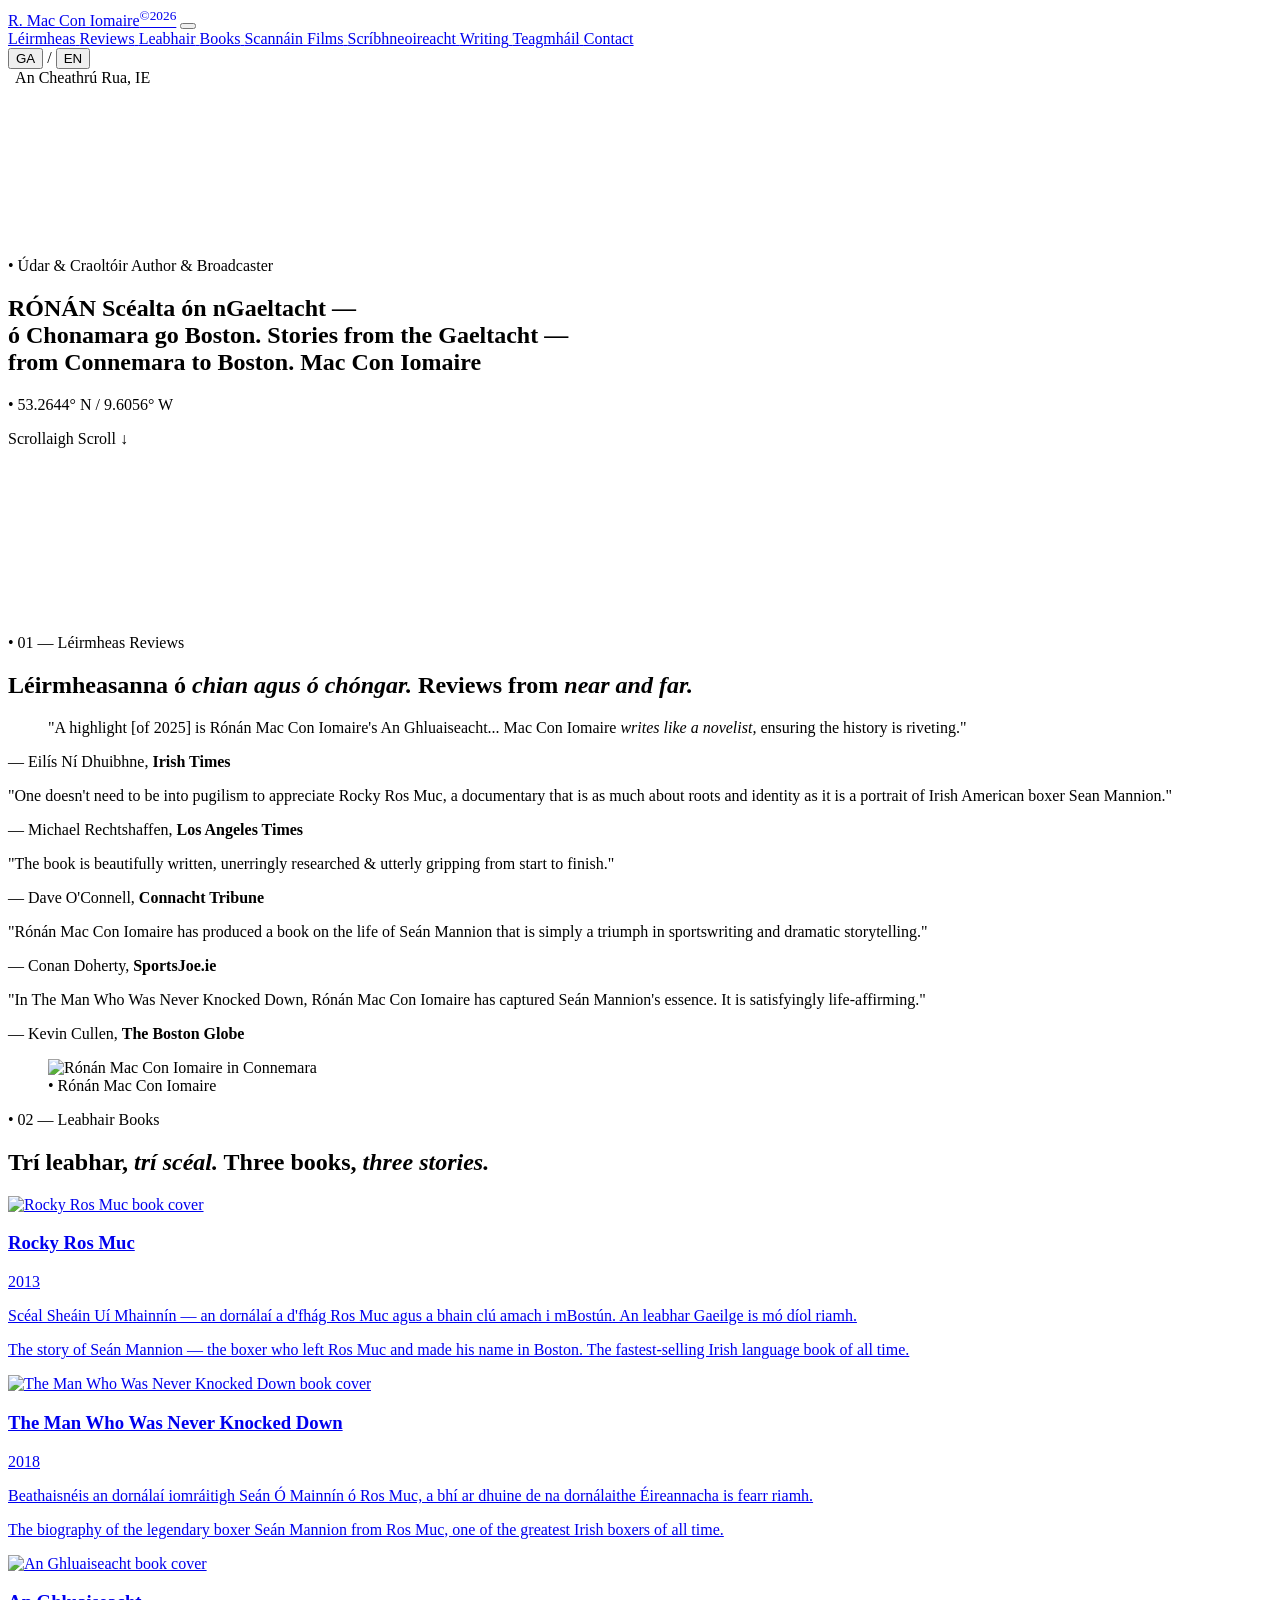
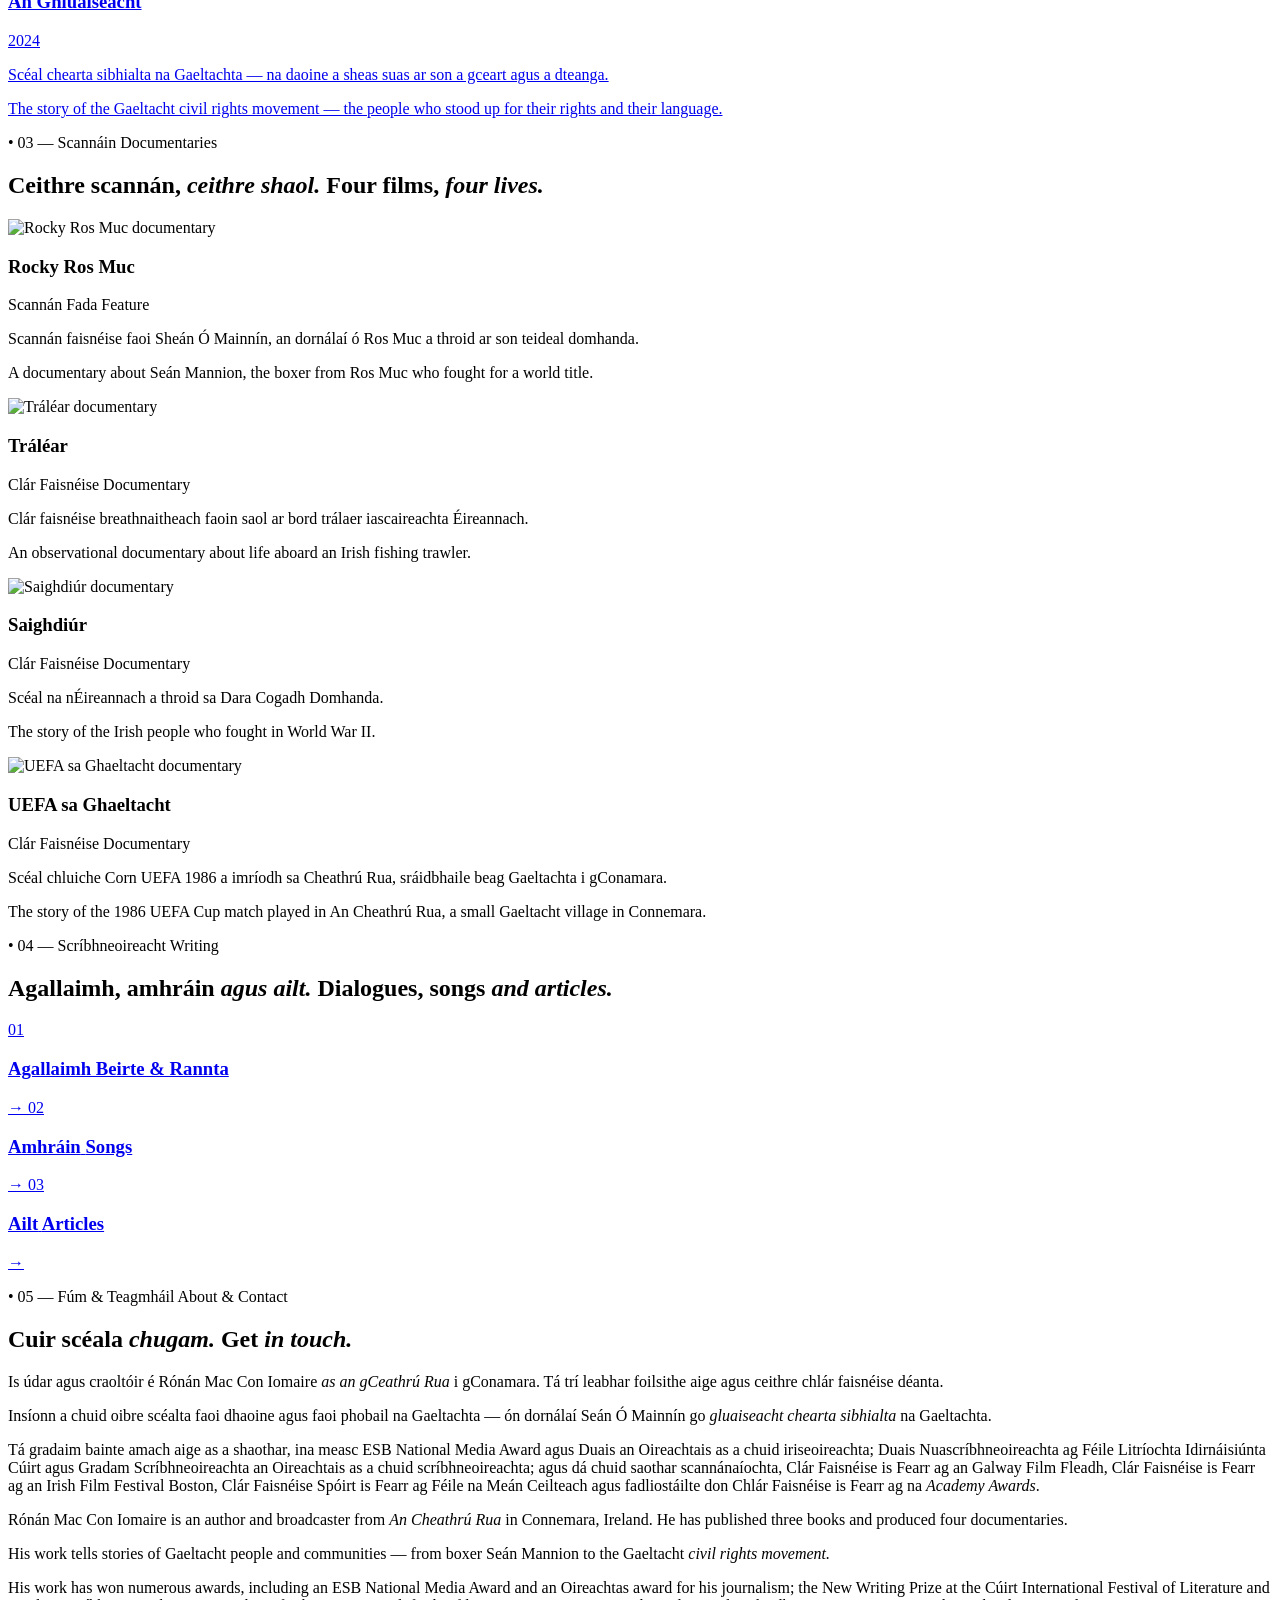
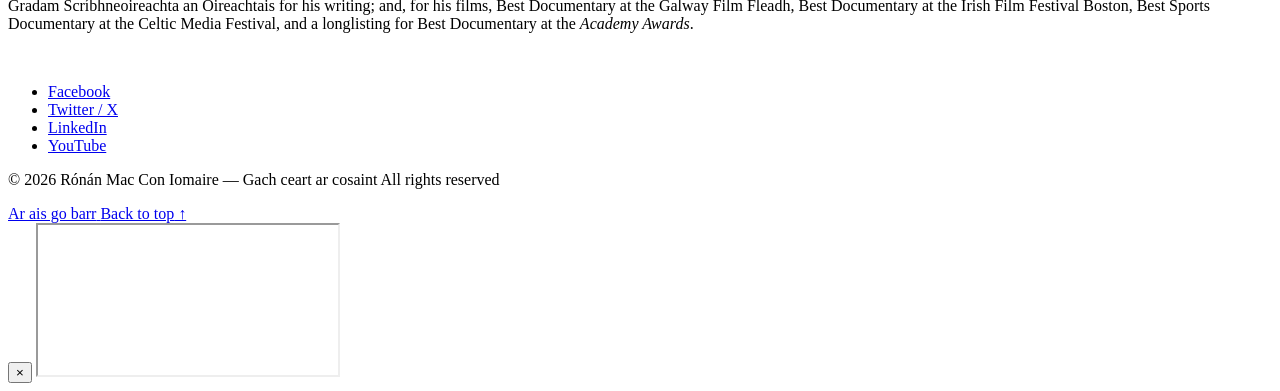
==== index.html @ 2324a5ff "Add files via upload" ====
<!DOCTYPE html>
<html lang="ga">
<head>
    <meta charset="UTF-8">
    <meta name="viewport" content="width=device-width, initial-scale=1.0">
    <title>Rónán Mac Con Iomaire — Scéalta ón nGaeltacht</title>
    <meta name="description" content="Scéalta ón nGaeltacht — Stories from the Gaeltacht. Books, films and writing by Rónán Mac Con Iomaire from Connemara, Ireland.">
    
    <link rel="preconnect" href="https://fonts.googleapis.com">
    <link rel="preconnect" href="https://fonts.gstatic.com" crossorigin>
    <link href="https://fonts.googleapis.com/css2?family=Archivo:ital,wdth,wght@0,62..125,100..900;1,62..125,100..900&family=Space+Grotesk:wght@300..600&display=swap" rel="stylesheet">
    <link rel="stylesheet" href="css/style.css">
</head>
<body>
    <!-- Header -->
    <header>
        <div class="header-inner">
            <a href="index.html" class="logo">R. Mac Con Iomaire<sup>©2026</sup></a>
            
            <button class="menu-toggle" onclick="toggleMenu()" aria-label="Toggle menu">
                <span></span>
                <span></span>
                <span></span>
            </button>
            
            <nav id="mainNav">
                <a href="#moladh">
                    <span class="lang-ga">Léirmheas</span>
                    <span class="lang-en">Reviews</span>
                </a>
                <a href="#leabhair">
                    <span class="lang-ga">Leabhair</span>
                    <span class="lang-en">Books</span>
                </a>
                <a href="#scannain">
                    <span class="lang-ga">Scannáin</span>
                    <span class="lang-en">Films</span>
                </a>
                <a href="#scribhneoireacht">
                    <span class="lang-ga">Scríbhneoireacht</span>
                    <span class="lang-en">Writing</span>
                </a>
                <a href="#teagmhail">
                    <span class="lang-ga">Teagmháil</span>
                    <span class="lang-en">Contact</span>
                </a>
                
                <div class="lang-switch">
                    <button id="btnGA" class="active" onclick="setLang('ga')">GA</button>
                    <span class="sep">/</span>
                    <button id="btnEN" onclick="setLang('en')">EN</button>
                </div>
            </nav>

            <div class="header-meta">
                <span class="time" id="localTime"></span>&nbsp;&nbsp;An Cheathrú Rua, IE
            </div>
        </div>
    </header>

    <!-- Hero -->
    <section class="hero" id="home">
        <canvas id="heroCanvas" aria-hidden="true"></canvas>
        <div class="hero-inner">
            <p class="micro hero-eyebrow">
                <span class="dot">•</span>
                <span class="lang-ga">Údar &amp; Craoltóir</span>
                <span class="lang-en">Author &amp; Broadcaster</span>
            </p>
            <h1>
                <span class="hero-name-1">RÓNÁN</span>
                <span class="hero-name-2-row">
                    <span class="hero-tagline">
                        <span class="lang-ga">Scéalta ón nGaeltacht —<br>ó Chonamara go Boston.</span>
                        <span class="lang-en">Stories from the Gaeltacht —<br>from Connemara to Boston.</span>
                    </span>
                    <span class="hero-name-2">Mac Con Iomaire</span>
                </span>
            </h1>
        </div>
            <div class="hero-bottom">
            <p class="micro coords"><span class="dot">•</span> 53.2644° N / 9.6056° W</p>
            <p class="micro">
                <span class="lang-ga">Scrollaigh</span>
                <span class="lang-en">Scroll</span> ↓
            </p>
        </div>
    </section>

    <!-- Tide divider -->
    <div class="tide-divider" aria-hidden="true">
        <canvas id="tideCanvas"></canvas>
    </div>

    <!-- Moladh / Praise -->
    <section id="moladh">
        <div class="section-inner">
            <p class="micro section-label"><span class="dot">•</span> 01 —
                <span class="lang-ga">Léirmheas</span>
                <span class="lang-en">Reviews</span>
            </p>
            <h2 class="section-heading">
                <span class="lang-ga">Léirmheasanna ó <em>chian agus ó chóngar.</em></span>
                <span class="lang-en">Reviews from <em>near and far.</em></span>
            </h2>

            <blockquote class="lead-quote" data-reveal>
                "A highlight [of 2025] is Rónán Mac Con Iomaire's An Ghluaiseacht... Mac Con Iomaire <em>writes like a novelist,</em> ensuring the history is riveting."
            </blockquote>
            <p class="quote-cite" data-reveal>— Eilís Ní Dhuibhne, <strong>Irish Times</strong></p>

            <div class="quote-grid">
                <div class="quote-cell" data-reveal>
                    <p>"One doesn't need to be into pugilism to appreciate Rocky Ros Muc, a documentary that is as much about roots and identity as it is a portrait of Irish American boxer Sean Mannion."</p>
                    <p class="quote-cite">— Michael Rechtshaffen, <strong>Los Angeles Times</strong></p>
                </div>
                <div class="quote-cell" data-reveal>
                    <p>"The book is beautifully written, unerringly researched &amp; utterly gripping from start to finish."</p>
                    <p class="quote-cite">— Dave O'Connell, <strong>Connacht Tribune</strong></p>
                </div>
                <div class="quote-cell" data-reveal>
                    <p>"Rónán Mac Con Iomaire has produced a book on the life of Seán Mannion that is simply a triumph in sportswriting and dramatic storytelling."</p>
                    <p class="quote-cite">— Conan Doherty, <strong>SportsJoe.ie</strong></p>
                </div>
                <div class="quote-cell" data-reveal>
                    <p>"In The Man Who Was Never Knocked Down, Rónán Mac Con Iomaire has captured Seán Mannion's essence. It is satisfyingly life-affirming."</p>
                    <p class="quote-cite">— Kevin Cullen, <strong>The Boston Globe</strong></p>
                </div>
            </div>

            <figure class="moladh-photo" data-reveal>
                <img src="images/portrait-conamara.jpg" alt="Rónán Mac Con Iomaire in Connemara" loading="lazy">
                <figcaption class="micro"><span class="dot">•</span>
                    Rónán Mac Con Iomaire
                </figcaption>
            </figure>
        </div>
    </section>

    <!-- Leabhair / Books -->
    <section id="leabhair">
        <div class="section-inner">
            <p class="micro section-label"><span class="dot">•</span> 02 —
                <span class="lang-ga">Leabhair</span>
                <span class="lang-en">Books</span>
            </p>
            <h2 class="section-heading">
                <span class="lang-ga">Trí leabhar, <em>trí scéal.</em></span>
                <span class="lang-en">Three books, <em>three stories.</em></span>
            </h2>

            <div class="books-grid">
                <a class="book" href="leabhar-rocky-ros-muc.html" data-reveal data-cursor-ga="Léigh" data-cursor-en="Read">
                    <div class="book-cover">
                        <img src="images/rocky-ros-muc-cover.jpg" alt="Rocky Ros Muc book cover" loading="lazy">
                    </div>
                    <div class="book-meta">
                        <h3 class="book-title">Rocky Ros Muc</h3>
                        <span class="micro orange">2013</span>
                    </div>
                    <p class="lang-ga">Scéal Sheáin Uí Mhainnín — an dornálaí a d'fhág Ros Muc agus a bhain clú amach i mBostún. An leabhar Gaeilge is mó díol riamh.</p>
                    <p class="lang-en">The story of Seán Mannion — the boxer who left Ros Muc and made his name in Boston. The fastest-selling Irish language book of all time.</p>
                </a>

                <a class="book" href="leabhar-never-knocked-down.html" data-reveal data-cursor-ga="Léigh" data-cursor-en="Read">
                    <div class="book-cover">
                        <img src="images/never-knocked-down-cover.jpg" alt="The Man Who Was Never Knocked Down book cover" loading="lazy">
                    </div>
                    <div class="book-meta">
                        <h3 class="book-title">The Man Who Was Never Knocked Down</h3>
                        <span class="micro orange">2018</span>
                    </div>
                    <p class="lang-ga">Beathaisnéis an dornálaí iomráitigh Seán Ó Mainnín ó Ros Muc, a bhí ar dhuine de na dornálaithe Éireannacha is fearr riamh.</p>
                    <p class="lang-en">The biography of the legendary boxer Seán Mannion from Ros Muc, one of the greatest Irish boxers of all time.</p>
                </a>

                <a class="book" href="leabhar-an-ghluaiseacht.html" data-reveal data-cursor-ga="Léigh" data-cursor-en="Read">
                    <div class="book-cover">
                        <img src="images/an-ghluaiseacht-cover.jpg" alt="An Ghluaiseacht book cover" loading="lazy">
                    </div>
                    <div class="book-meta">
                        <h3 class="book-title">An Ghluaiseacht</h3>
                        <span class="micro orange">2024</span>
                    </div>
                    <p class="lang-ga">Scéal chearta sibhialta na Gaeltachta — na daoine a sheas suas ar son a gceart agus a dteanga.</p>
                    <p class="lang-en">The story of the Gaeltacht civil rights movement — the people who stood up for their rights and their language.</p>
                </a>
            </div>
        </div>
    </section>

    <!-- Scannáin / Documentaries -->
    <section id="scannain">
        <div class="section-inner">
            <p class="micro section-label"><span class="dot">•</span> 03 —
                <span class="lang-ga">Scannáin</span>
                <span class="lang-en">Documentaries</span>
            </p>
            <h2 class="section-heading">
                <span class="lang-ga">Ceithre scannán, <em>ceithre shaol.</em></span>
                <span class="lang-en">Four films, <em>four lives.</em></span>
            </h2>

            <div class="films-grid">
                <article class="film" data-reveal data-cursor-ga="Féach" data-cursor-en="View" onclick="openVideo('9-PjnwVfmlo')">
                    <div class="film-thumb">
                        <img src="https://i.ytimg.com/vi/9-PjnwVfmlo/maxresdefault.jpg" alt="Rocky Ros Muc documentary" loading="lazy">
                        <div class="film-play"></div>
                    </div>
                    <div class="film-meta">
                        <h3 class="film-title">Rocky Ros Muc</h3>
                        <span class="micro orange">
                            <span class="lang-ga">Scannán Fada</span>
                            <span class="lang-en">Feature</span>
                        </span>
                    </div>
                    <p class="lang-ga">Scannán faisnéise faoi Sheán Ó Mainnín, an dornálaí ó Ros Muc a throid ar son teideal domhanda.</p>
                    <p class="lang-en">A documentary about Seán Mannion, the boxer from Ros Muc who fought for a world title.</p>
                </article>

                <article class="film" data-reveal data-cursor-ga="Féach" data-cursor-en="View" onclick="openVideo('OXYpmUfhbfY')">
                    <div class="film-thumb">
                        <img src="images/tralear-thumb.jpg" alt="Tráléar documentary" loading="lazy">
                        <div class="film-play"></div>
                    </div>
                    <div class="film-meta">
                        <h3 class="film-title">Tráléar</h3>
                        <span class="micro orange">
                            <span class="lang-ga">Clár Faisnéise</span>
                            <span class="lang-en">Documentary</span>
                        </span>
                    </div>
                    <p class="lang-ga">Clár faisnéise breathnaitheach faoin saol ar bord trálaer iascaireachta Éireannach.</p>
                    <p class="lang-en">An observational documentary about life aboard an Irish fishing trawler.</p>
                </article>

                <article class="film" data-reveal data-cursor-ga="Féach" data-cursor-en="View" onclick="openVideo('zN3B5ue8rhI')">
                    <div class="film-thumb">
                        <img src="images/saighdiur-thumb.jpg" alt="Saighdiúr documentary" loading="lazy">
                        <div class="film-play"></div>
                    </div>
                    <div class="film-meta">
                        <h3 class="film-title">Saighdiúr</h3>
                        <span class="micro orange">
                            <span class="lang-ga">Clár Faisnéise</span>
                            <span class="lang-en">Documentary</span>
                        </span>
                    </div>
                    <p class="lang-ga">Scéal na nÉireannach a throid sa Dara Cogadh Domhanda.</p>
                    <p class="lang-en">The story of the Irish people who fought in World War II.</p>
                </article>

                <article class="film" data-reveal data-cursor-ga="Féach" data-cursor-en="View" onclick="openVideo('5wDaM_ySsqw')">
                    <div class="film-thumb">
                        <img src="images/uefa-thumb.jpg" alt="UEFA sa Ghaeltacht documentary" loading="lazy">
                        <div class="film-play"></div>
                    </div>
                    <div class="film-meta">
                        <h3 class="film-title">UEFA sa Ghaeltacht</h3>
                        <span class="micro orange">
                            <span class="lang-ga">Clár Faisnéise</span>
                            <span class="lang-en">Documentary</span>
                        </span>
                    </div>
                    <p class="lang-ga">Scéal chluiche Corn UEFA 1986 a imríodh sa Cheathrú Rua, sráidbhaile beag Gaeltachta i gConamara.</p>
                    <p class="lang-en">The story of the 1986 UEFA Cup match played in An Cheathrú Rua, a small Gaeltacht village in Connemara.</p>
                </article>
            </div>
        </div>
    </section>

    <!-- Scríbhneoireacht / Writing -->
    <section id="scribhneoireacht">
        <div class="section-inner">
            <p class="micro section-label"><span class="dot">•</span> 04 —
                <span class="lang-ga">Scríbhneoireacht</span>
                <span class="lang-en">Writing</span>
            </p>
            <h2 class="section-heading">
                <span class="lang-ga">Agallaimh, amhráin <em>agus ailt.</em></span>
                <span class="lang-en">Dialogues, songs <em>and articles.</em></span>
            </h2>

            <div class="writing-rows">
                <a href="agallaimh-beirte.html" class="writing-row" data-reveal>
                    <span class="row-num">01</span>
                    <h3 class="writing-row-title">Agallaimh Beirte &amp; Rannta</h3>
                    <span class="row-arrow">→</span>
                </a>

                <a href="amhrain.html" class="writing-row" data-reveal>
                    <span class="row-num">02</span>
                    <h3 class="writing-row-title">
                        <span class="lang-ga">Amhráin</span>
                        <span class="lang-en">Songs</span>
                    </h3>
                    <span class="row-arrow">→</span>
                </a>

                <a href="ailt.html" class="writing-row" data-reveal>
                    <span class="row-num">03</span>
                    <h3 class="writing-row-title">
                        <span class="lang-ga">Ailt</span>
                        <span class="lang-en">Articles</span>
                    </h3>
                    <span class="row-arrow">→</span>
                </a>
            </div>
        </div>
    </section>

    <!-- Teagmháil / Contact (dark) -->
    <section id="teagmhail">
        <div class="section-inner">
            <p class="micro section-label"><span class="dot">•</span> 05 —
                <span class="lang-ga">Fúm &amp; Teagmháil</span>
                <span class="lang-en">About &amp; Contact</span>
            </p>
            <h2 class="section-heading">
                <span class="lang-ga">Cuir scéala <em>chugam.</em></span>
                <span class="lang-en">Get <em>in touch.</em></span>
            </h2>

            <div class="contact-grid">
                <div class="contact-bio" data-reveal>
                    <div class="lang-ga">
                        <p>Is údar agus craoltóir é Rónán Mac Con Iomaire <em>as an gCeathrú Rua</em> i gConamara. Tá trí leabhar foilsithe aige agus ceithre chlár faisnéise déanta.</p>
                        <p class="bio-awards">Insíonn a chuid oibre scéalta faoi dhaoine agus faoi phobail na Gaeltachta — ón dornálaí Seán Ó Mainnín go <em>gluaiseacht chearta sibhialta</em> na Gaeltachta.</p>
                        <p class="bio-awards">Tá gradaim bainte amach aige as a shaothar, ina measc ESB National Media Award agus Duais an Oireachtais as a chuid iriseoireachta; Duais Nuascríbhneoireachta ag Féile Litríochta Idirnáisiúnta Cúirt agus Gradam Scríbhneoireachta an Oireachtais as a chuid scríbhneoireachta; agus dá chuid saothar scannánaíochta, Clár Faisnéise is Fearr ag an Galway Film Fleadh, Clár Faisnéise is Fearr ag an Irish Film Festival Boston, Clár Faisnéise Spóirt is Fearr ag Féile na Meán Ceilteach agus fadliostáilte don Chlár Faisnéise is Fearr ag na <em>Academy Awards</em>.</p>
                    </div>
                    <div class="lang-en">
                        <p>Rónán Mac Con Iomaire is an author and broadcaster from <em>An Cheathrú Rua</em> in Connemara, Ireland. He has published three books and produced four documentaries.</p>
                        <p class="bio-awards">His work tells stories of Gaeltacht people and communities — from boxer Seán Mannion to the Gaeltacht <em>civil rights movement.</em></p>
                        <p class="bio-awards">His work has won numerous awards, including an ESB National Media Award and an Oireachtas award for his journalism; the New Writing Prize at the Cúirt International Festival of Literature and Gradam Scríbhneoireachta an Oireachtais for his writing; and, for his films, Best Documentary at the Galway Film Fleadh, Best Documentary at the Irish Film Festival Boston, Best Sports Documentary at the Celtic Media Festival, and a longlisting for Best Documentary at the <em>Academy Awards</em>.</p>
                    </div>
                </div>

                <div data-reveal>
                    <a href="#" class="contact-email" id="emailLink" aria-label="Ríomhphost / Email">&#8203;</a>
                    <noscript><span class="contact-email">ronan [ag] macconiomaire [ponc] com</span></noscript>
                    <ul class="socials">
                        <li><a href="https://www.facebook.com/ronan.macconiomaire" target="_blank" rel="noopener">Facebook</a></li>
                        <li><a href="https://twitter.com/ronanmaccon" target="_blank" rel="noopener">Twitter / X</a></li>
                        <li><a href="https://www.linkedin.com/in/rónán-mac-con-iomaire-68535a65/" target="_blank" rel="noopener">LinkedIn</a></li>
                        <li><a href="https://www.youtube.com/channel/UCCH6YHisNIEd1YidjYm5Y1A" target="_blank" rel="noopener">YouTube</a></li>
                    </ul>
                </div>
            </div>

            <div class="footer-line">
                <p>© 2026 Rónán Mac Con Iomaire —
                    <span class="lang-ga">Gach ceart ar cosaint</span>
                    <span class="lang-en">All rights reserved</span>
                </p>
                <a href="#home">
                    <span class="lang-ga">Ar ais go barr</span>
                    <span class="lang-en">Back to top</span> ↑
                </a>
            </div>
        </div>
    </section>

    <!-- Video Modal -->
    <div class="modal" id="videoModal">
        <div class="modal-content">
            <button class="modal-close" onclick="closeVideo()">&times;</button>
            <iframe id="videoFrame" src="" referrerpolicy="strict-origin-when-cross-origin" allow="accelerometer; autoplay; clipboard-write; encrypted-media; gyroscope; picture-in-picture" allowfullscreen></iframe>
        </div>
    </div>

    <!-- Custom cursor -->
    <div class="cursor-dot" id="cursorDot" aria-hidden="true"></div>

    <script src="https://cdnjs.cloudflare.com/ajax/libs/gsap/3.12.5/gsap.min.js"></script>
    <script src="https://cdnjs.cloudflare.com/ajax/libs/gsap/3.12.5/ScrollTrigger.min.js"></script>
    <script src="js/main.js"></script>
    <script src="js/animations.js"></script>
</body>
</html>
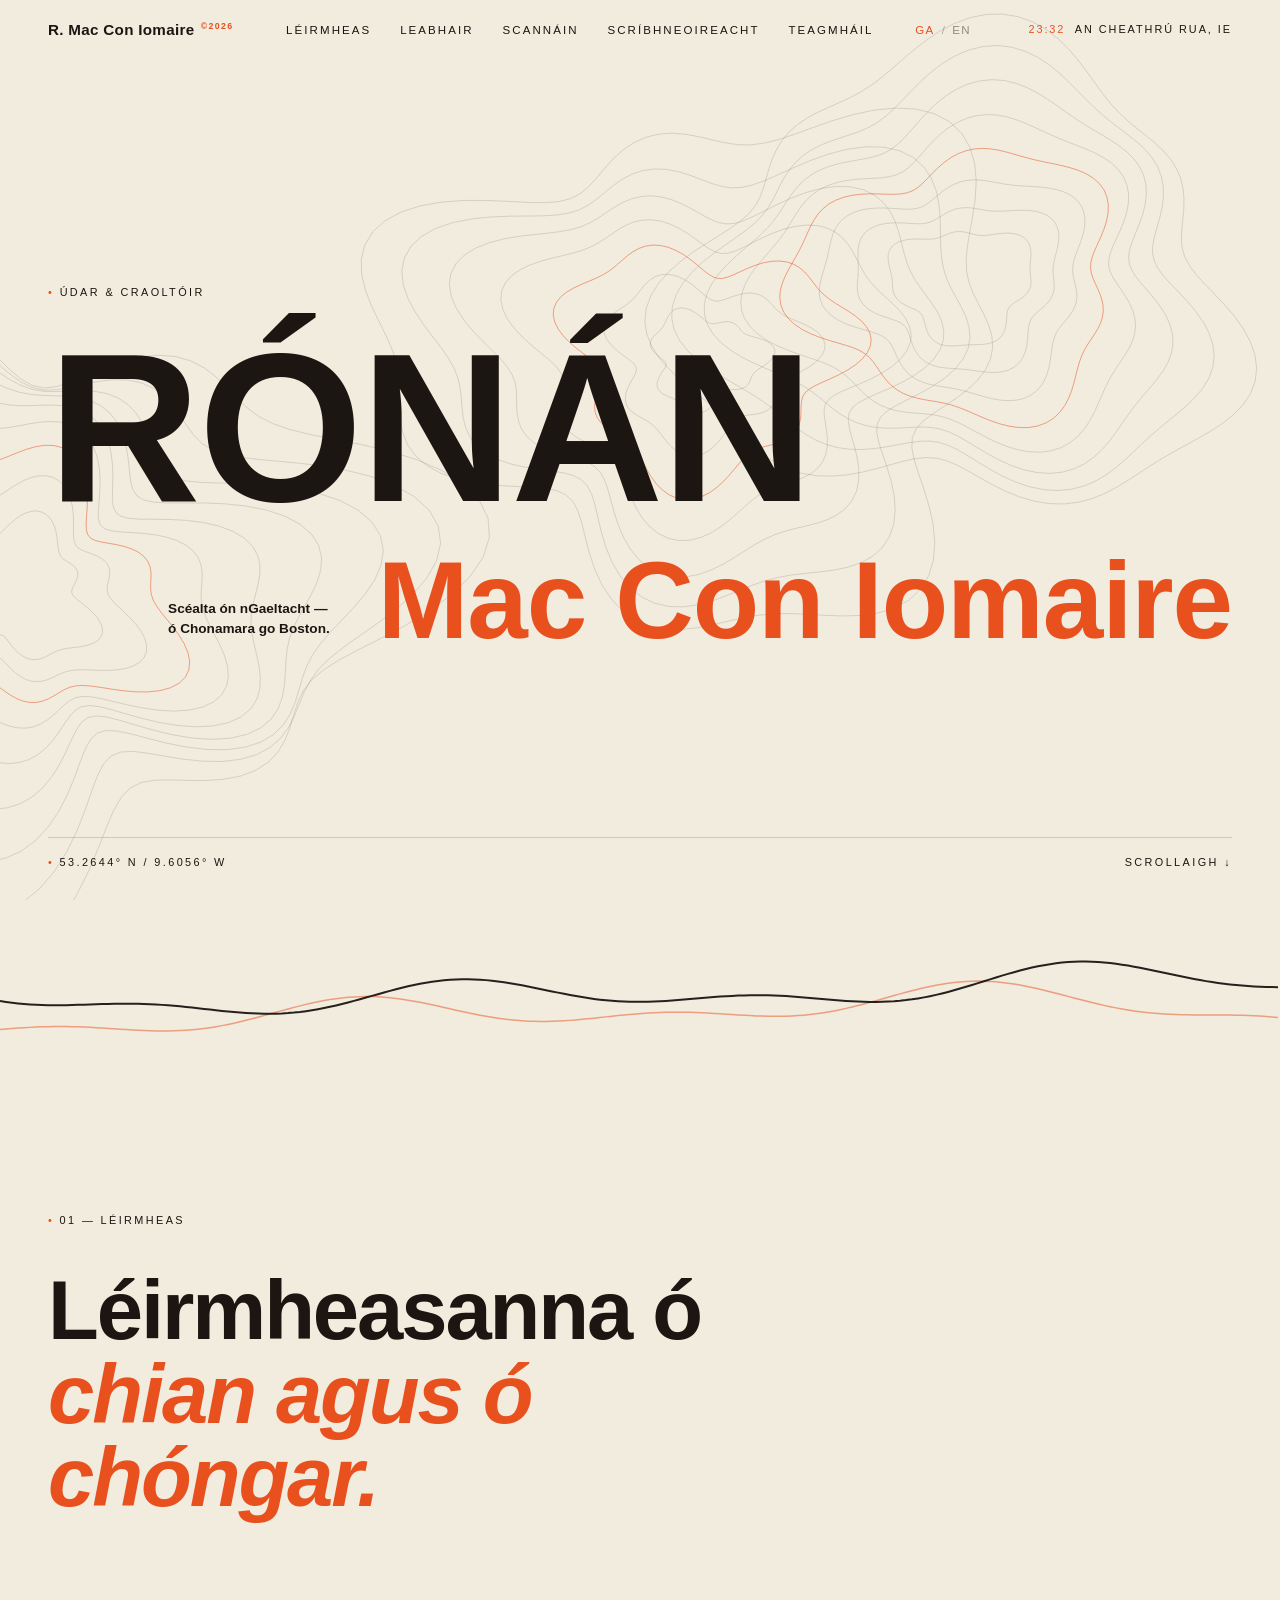
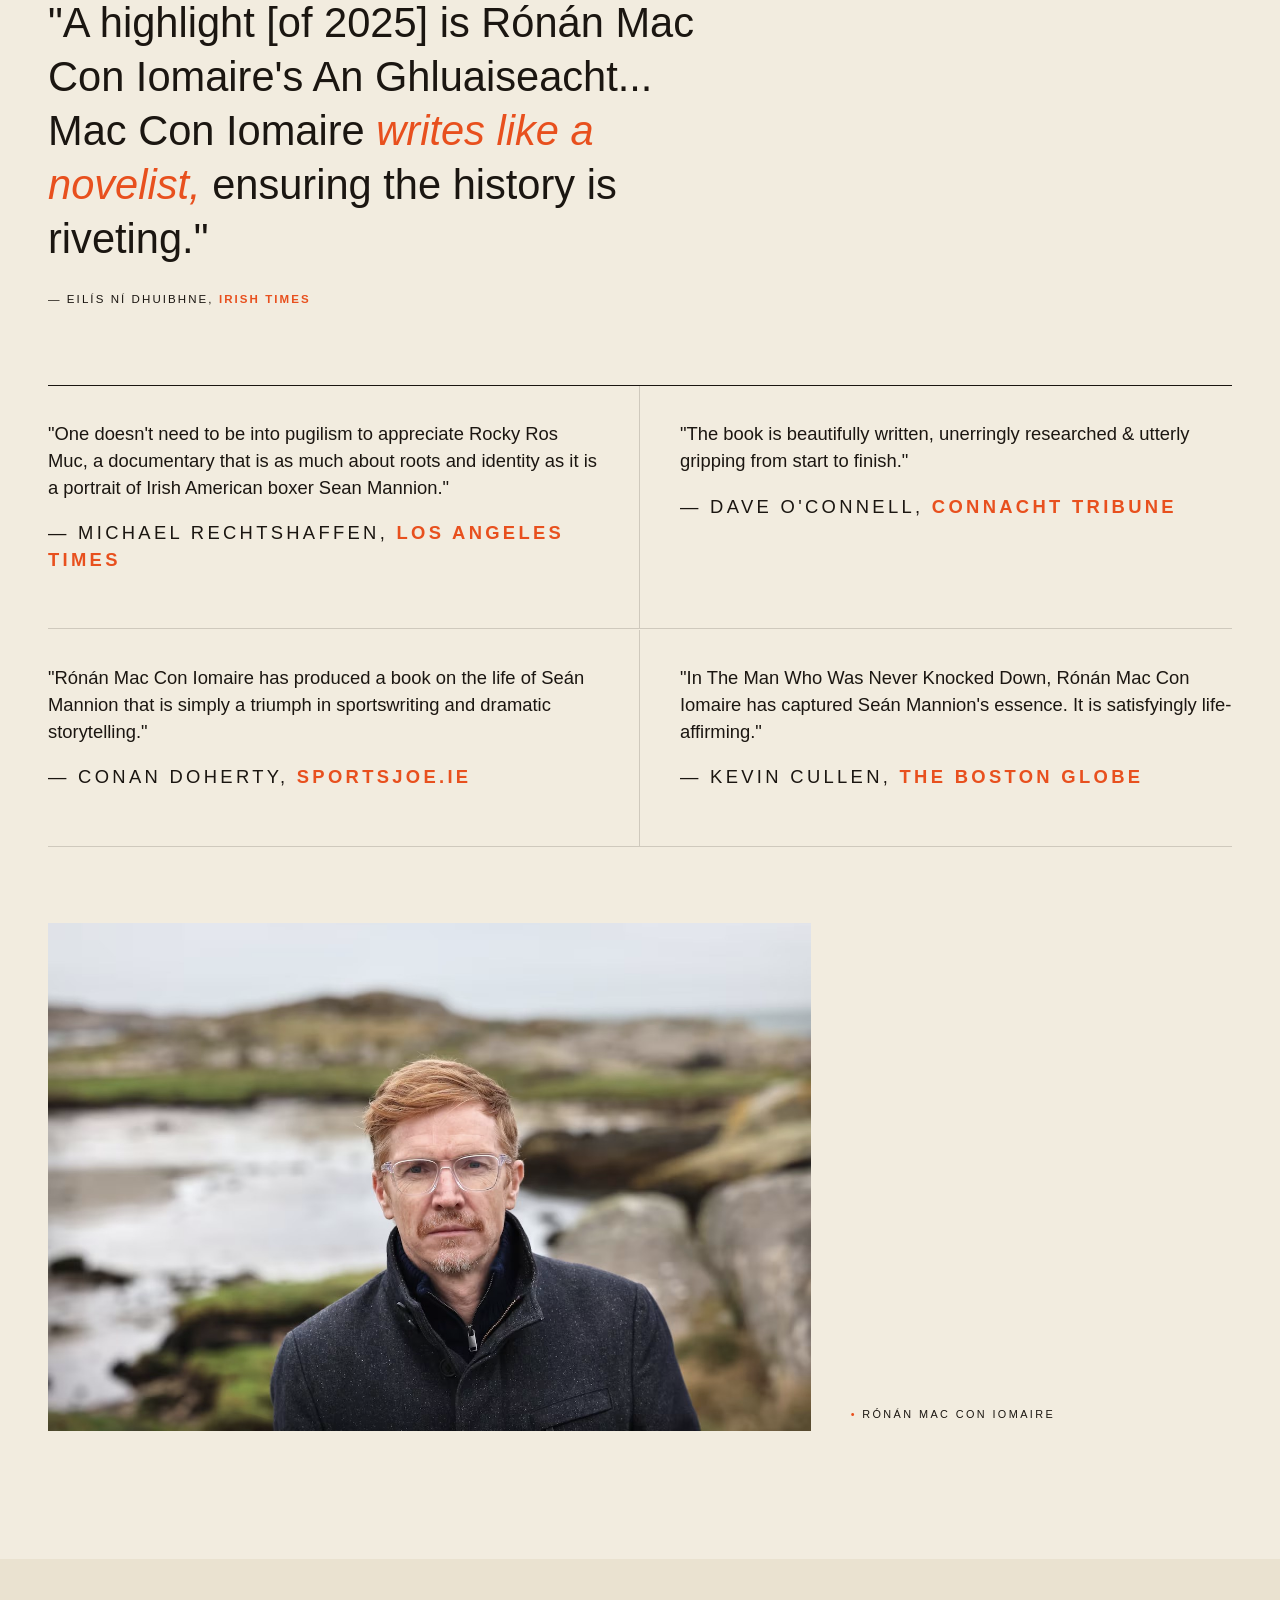
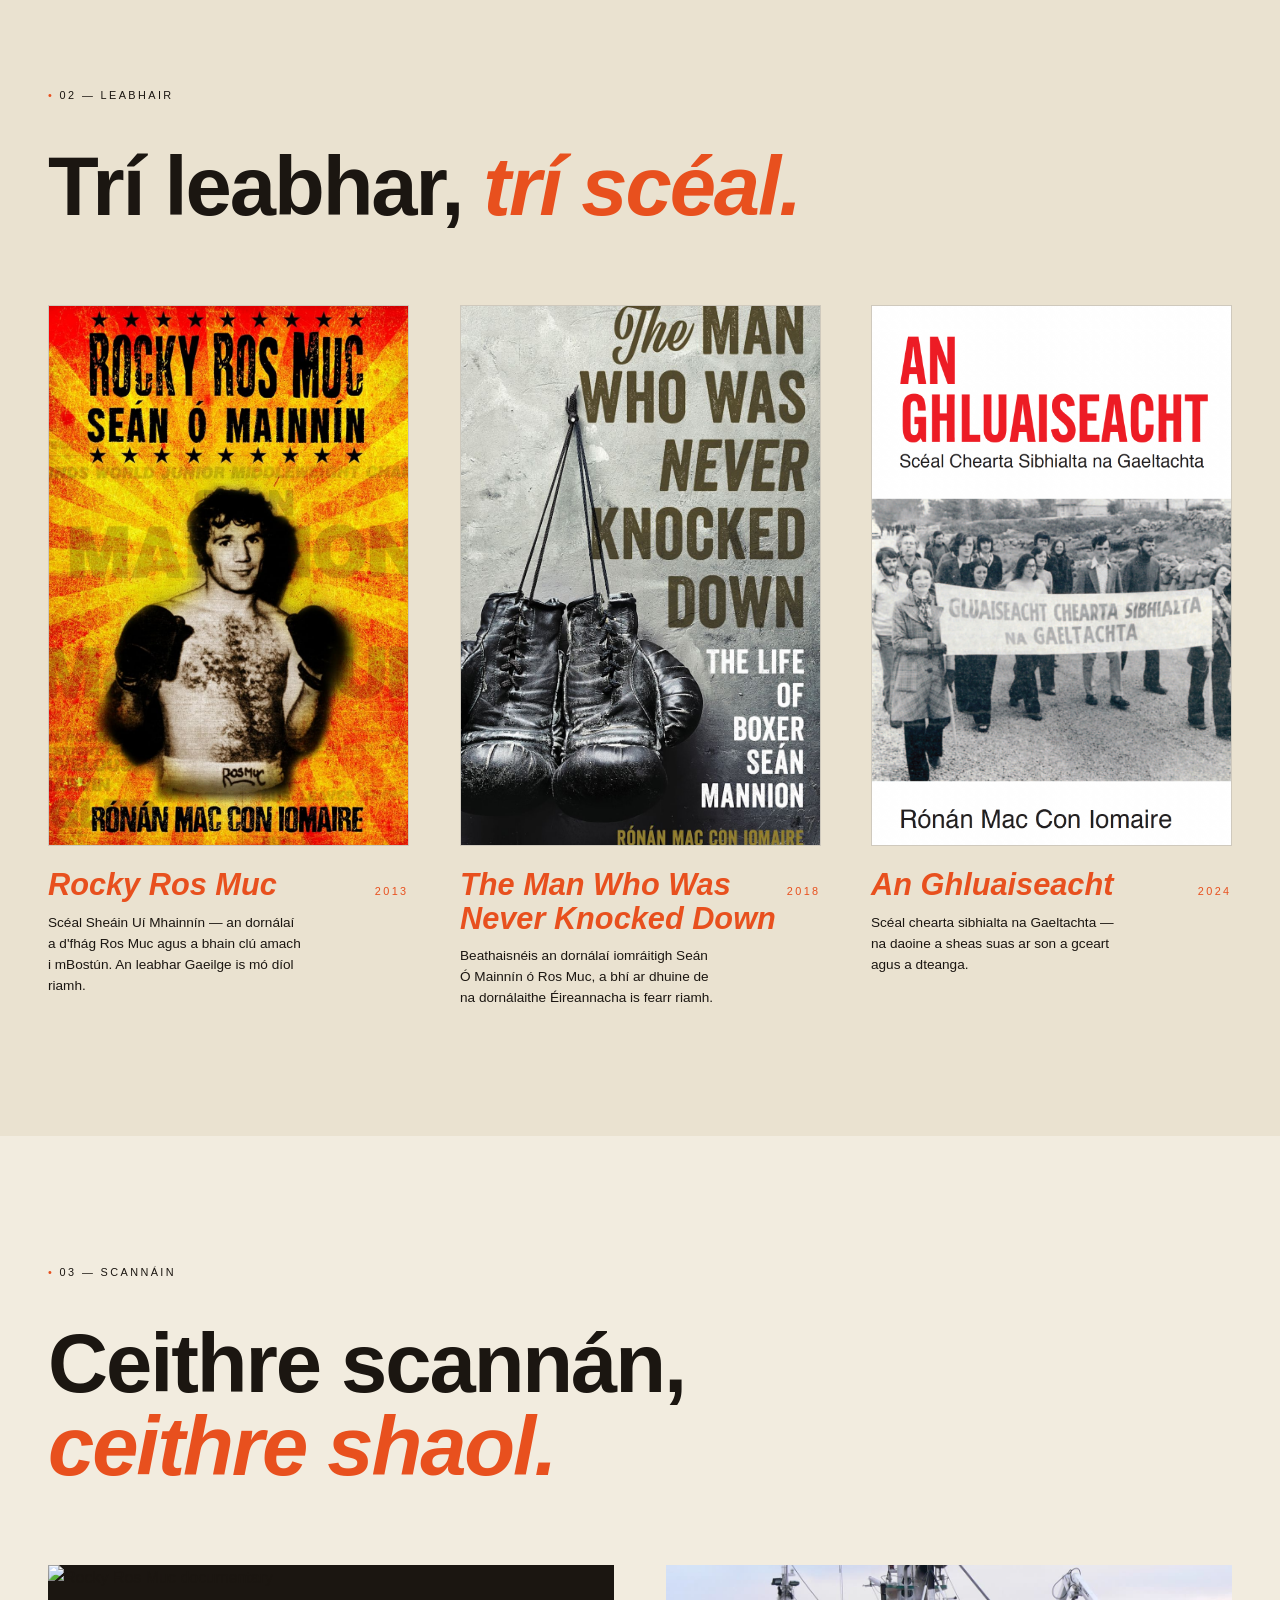
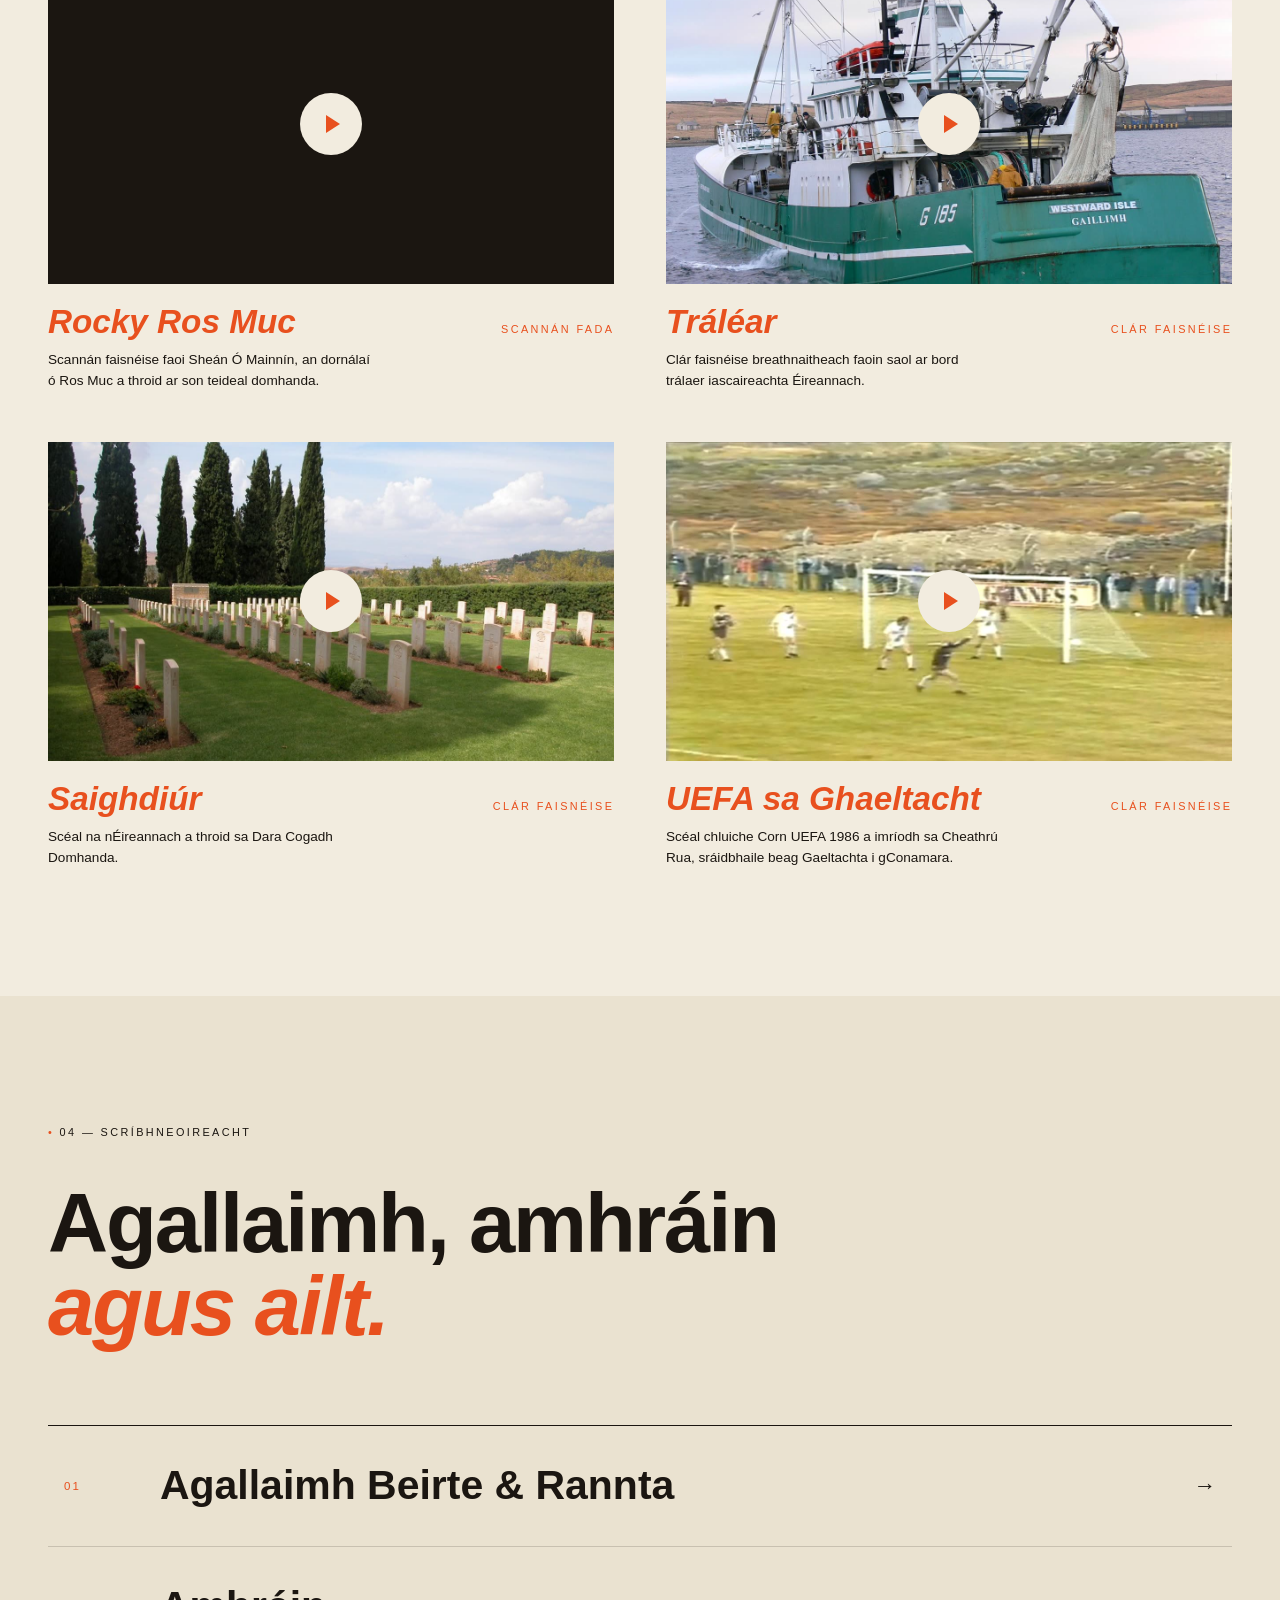
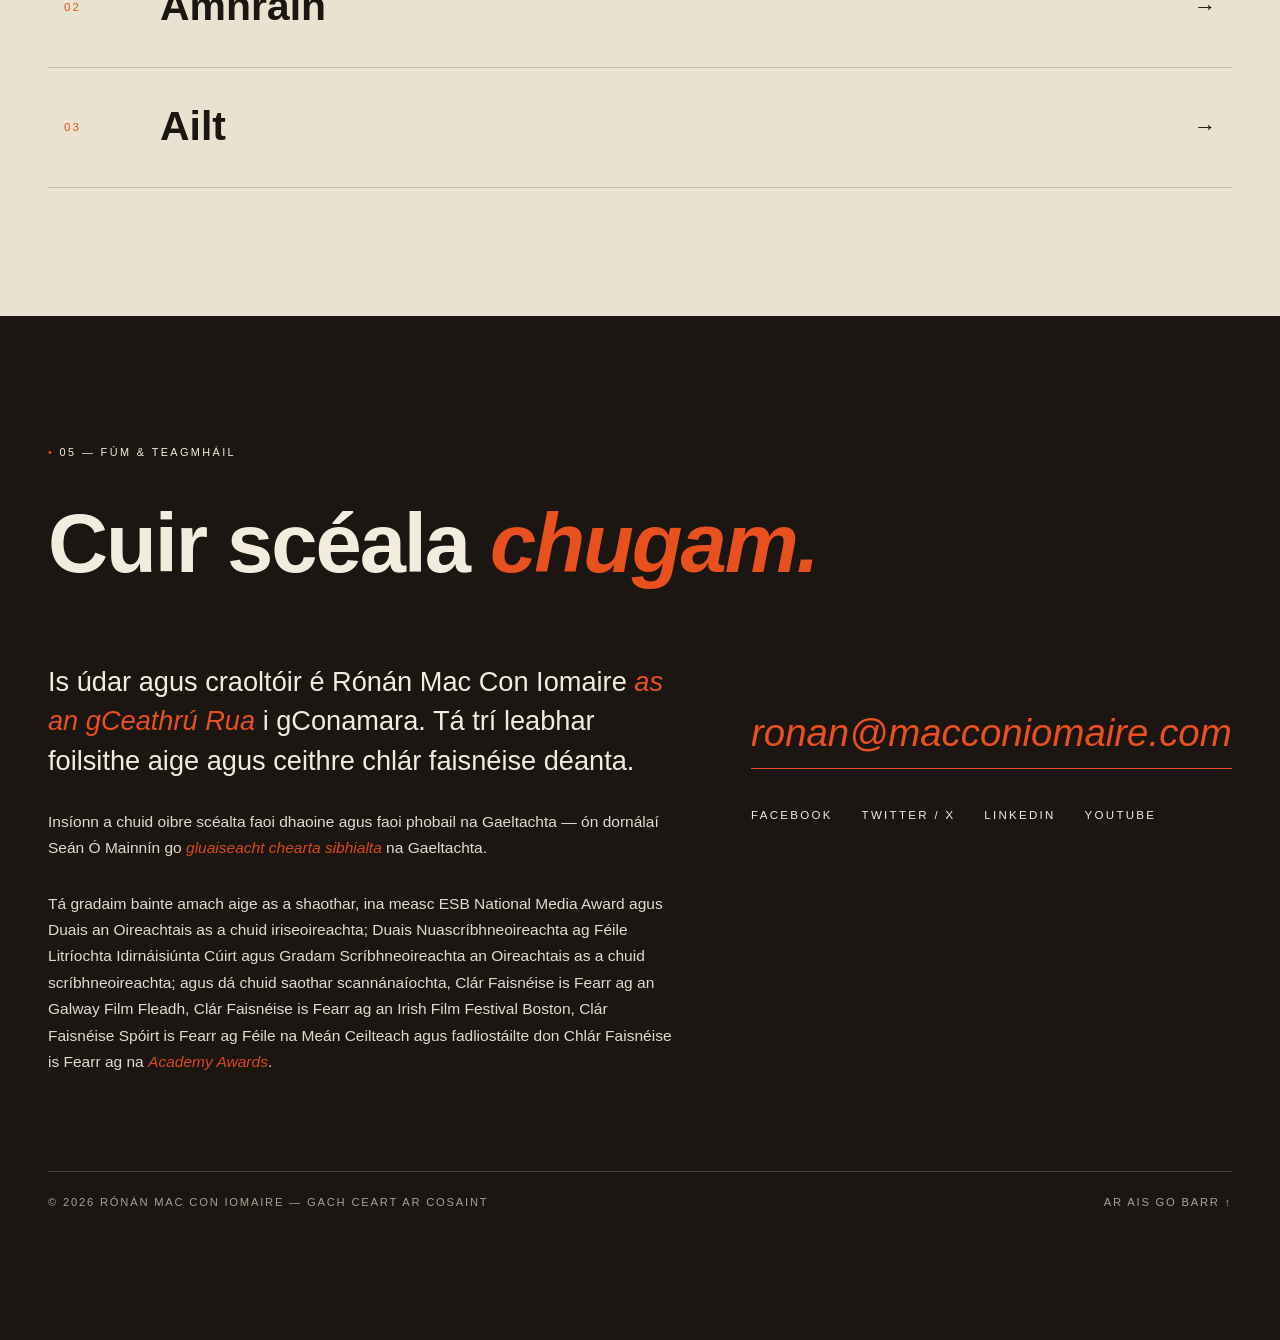
==== commit 7c98b178: "Add Cloudflare Web Analytics beacon to all pages" ====
--- a/index.html
+++ b/index.html
@@ -375,5 +375,6 @@
     <script src="https://cdnjs.cloudflare.com/ajax/libs/gsap/3.12.5/ScrollTrigger.min.js"></script>
     <script src="js/main.js"></script>
     <script src="js/animations.js"></script>
+    <!-- Cloudflare Web Analytics --><script defer src="https://static.cloudflareinsights.com/beacon.min.js" data-cf-beacon='{"token": "7e480bf7d0cb428abaadc314c7368c01"}'></script><!-- End Cloudflare Web Analytics -->
 </body>
 </html>
--- a/css/style.css
+++ b/css/style.css
@@ -0,0 +1,989 @@
+/* ============================================================
+   RÓNÁN MAC CON IOMAIRE — Editorial design system
+   Cream / Ink / Orange · Fraunces + Space Grotesk
+   ============================================================ */
+
+:root {
+    --ink: #1b1611;
+    --cream: #f2ecdf;
+    --cream-2: #eae2d0;
+    --orange: #e8501e;
+    --line: rgba(27, 22, 17, 0.16);
+    --line-soft: rgba(27, 22, 17, 0.09);
+    --font-display: 'Archivo', Helvetica, sans-serif;
+    --font-ui: 'Space Grotesk', -apple-system, sans-serif;
+    --max-width: 1400px;
+    --pad: clamp(1.25rem, 4vw, 3rem);
+}
+
+* { margin: 0; padding: 0; box-sizing: border-box; }
+
+html { scroll-behavior: smooth; }
+
+body {
+    font-family: var(--font-ui);
+    font-size: 16px;
+    line-height: 1.6;
+    color: var(--ink);
+    background-color: var(--cream);
+    -webkit-font-smoothing: antialiased;
+}
+
+img { display: block; max-width: 100%; }
+
+/* ---------- Language toggle ---------- */
+.lang-en { display: none; }
+body.english .lang-ga { display: none; }
+body.english .lang-en { display: block; }
+body.english span.lang-ga { display: none; }
+body.english span.lang-en { display: inline; }
+span.lang-en { display: none; }
+
+/* ---------- Micro-label ---------- */
+.micro {
+    font-family: var(--font-ui);
+    font-size: 0.68rem;
+    font-weight: 500;
+    letter-spacing: 0.22em;
+    text-transform: uppercase;
+    color: var(--ink);
+}
+
+.micro .dot { color: var(--orange); }
+
+.micro.orange { color: var(--orange); }
+
+/* ---------- Header ---------- */
+header {
+    position: fixed;
+    top: 0; left: 0; right: 0;
+    z-index: 1000;
+    background: transparent;
+    transition: background 0.35s ease, box-shadow 0.35s ease;
+}
+
+header.scrolled {
+    background: rgba(242, 236, 223, 0.92);
+    backdrop-filter: blur(8px);
+    box-shadow: 0 1px 0 var(--line);
+}
+
+.header-inner {
+    max-width: 100%;
+    padding: 1.1rem var(--pad);
+    display: flex;
+    justify-content: space-between;
+    align-items: center;
+    gap: 2rem;
+}
+
+.logo {
+    font-family: var(--font-display);
+    font-size: 0.95rem;
+    font-weight: 700;
+    font-stretch: 110%;
+    color: var(--ink);
+    text-decoration: none;
+    letter-spacing: 0.02em;
+    white-space: nowrap;
+}
+
+.logo sup {
+    font-family: var(--font-ui);
+    font-size: 0.55rem;
+    letter-spacing: 0.15em;
+    color: var(--orange);
+    margin-left: 0.4rem;
+}
+
+nav {
+    display: flex;
+    align-items: center;
+    gap: 1.8rem;
+}
+
+nav a {
+    font-size: 0.72rem;
+    font-weight: 500;
+    letter-spacing: 0.18em;
+    text-transform: uppercase;
+    color: var(--ink);
+    text-decoration: none;
+    position: relative;
+    transition: color 0.2s;
+}
+
+nav a:hover, nav a.active { color: var(--orange); }
+
+.header-meta {
+    font-size: 0.68rem;
+    letter-spacing: 0.18em;
+    text-transform: uppercase;
+    color: var(--ink);
+    white-space: nowrap;
+}
+
+.header-meta .time { color: var(--orange); }
+
+.lang-switch {
+    display: flex;
+    gap: 0.15rem;
+    align-items: center;
+    margin-left: 0.5rem;
+}
+
+.lang-switch button {
+    background: none;
+    border: none;
+    font-family: var(--font-ui);
+    font-size: 0.72rem;
+    font-weight: 500;
+    letter-spacing: 0.12em;
+    color: var(--ink);
+    opacity: 0.45;
+    cursor: pointer;
+    padding: 0.2rem 0.3rem;
+    transition: opacity 0.2s, color 0.2s;
+}
+
+.lang-switch button.active {
+    opacity: 1;
+    color: var(--orange);
+}
+
+.lang-switch .sep { opacity: 0.3; font-size: 0.72rem; }
+
+.menu-toggle {
+    display: none;
+    background: none;
+    border: none;
+    cursor: pointer;
+    padding: 0.5rem;
+    z-index: 1100;
+}
+
+.menu-toggle span {
+    display: block;
+    width: 22px;
+    height: 1.5px;
+    background: var(--ink);
+    margin: 5px 0;
+    transition: 0.3s;
+}
+
+/* ---------- Hero ---------- */
+.hero {
+    min-height: 100svh;
+    position: relative;
+    overflow: hidden;
+    display: flex;
+    flex-direction: column;
+    justify-content: center;
+    padding: 7rem var(--pad) 4.5rem;
+}
+
+#heroCanvas {
+    position: absolute;
+    inset: 0;
+    width: 100%;
+    height: 100%;
+    pointer-events: none;
+}
+
+.hero-inner {
+    position: relative;
+    z-index: 1;
+    width: 100%;
+}
+
+.hero-eyebrow { margin-bottom: 2rem; }
+
+.hero-name-1 {
+    font-family: var(--font-display);
+    font-weight: 800;
+    font-stretch: 82%;
+    font-size: clamp(4.5rem, 16.5vw, 14.5rem);
+    line-height: 0.9;
+    letter-spacing: -0.01em;
+    color: var(--ink);
+}
+
+.hero-name-2-row {
+    display: flex;
+    justify-content: flex-end;
+    align-items: flex-start;
+    gap: 3rem;
+    margin-top: clamp(0.5rem, 2vw, 1.5rem);
+}
+
+.hero-tagline {
+    font-size: 0.85rem;
+    line-height: 1.5;
+    max-width: 200px;
+    text-align: left;
+    padding-top: clamp(1rem, 4vw, 3.5rem);
+}
+
+.hero-name-2 {
+    font-family: var(--font-display);
+    font-style: normal;
+    font-weight: 750;
+    font-stretch: 86%;
+    font-size: clamp(2.6rem, 8.5vw, 7.5rem);
+    line-height: 1;
+    letter-spacing: -0.01em;
+    color: var(--orange);
+    text-align: right;
+    white-space: nowrap;
+}
+
+.hero-bottom {
+    position: absolute;
+    left: var(--pad);
+    right: var(--pad);
+    bottom: 1.8rem;
+    display: flex;
+    justify-content: space-between;
+    align-items: center;
+    border-top: 1px solid var(--line);
+    padding-top: 1rem;
+    z-index: 1;
+}
+
+/* ---------- Marquee ---------- */
+.marquee {
+    border-top: 1px solid var(--ink);
+    border-bottom: 1px solid var(--ink);
+    overflow: hidden;
+    padding: 1.4rem 0;
+    background: var(--cream);
+}
+
+.marquee-track {
+    display: flex;
+    gap: 3rem;
+    width: max-content;
+    animation: marquee 28s linear infinite;
+}
+
+.marquee-item {
+    font-family: var(--font-display);
+    font-size: clamp(1.6rem, 3.2vw, 2.6rem);
+    font-weight: 700;
+    font-stretch: 92%;
+    white-space: nowrap;
+    display: flex;
+    align-items: center;
+    gap: 3rem;
+}
+
+.marquee-item .star {
+    color: var(--orange);
+    font-size: 0.6em;
+}
+
+@keyframes marquee {
+    from { transform: translateX(0); }
+    to { transform: translateX(-50%); }
+}
+
+/* ---------- Sections ---------- */
+section { padding: clamp(5rem, 10vw, 9rem) var(--pad); }
+
+.section-inner { max-width: var(--max-width); margin: 0 auto; }
+
+.section-label { margin-bottom: 2.5rem; }
+
+.section-heading {
+    font-family: var(--font-display);
+    font-weight: 750;
+    font-stretch: 90%;
+    font-size: clamp(2.6rem, 6.5vw, 5.5rem);
+    line-height: 1.0;
+    letter-spacing: -0.025em;
+    margin-bottom: clamp(3rem, 6vw, 5rem);
+    max-width: 18ch;
+}
+
+.section-heading em {
+    font-style: italic;
+    color: var(--orange);
+}
+
+/* ---------- Moladh (quotes) ---------- */
+.lead-quote {
+    font-family: var(--font-display);
+    font-weight: 450;
+    font-size: clamp(1.5rem, 3.4vw, 2.6rem);
+    line-height: 1.3;
+    max-width: 28ch;
+    margin-bottom: 1.5rem;
+}
+
+.lead-quote em { font-style: italic; color: var(--orange); }
+
+.quote-cite {
+    font-size: 0.72rem;
+    letter-spacing: 0.18em;
+    text-transform: uppercase;
+}
+
+.quote-cite strong { color: var(--orange); font-weight: 600; }
+
+.quote-grid {
+    display: grid;
+    grid-template-columns: 1fr 1fr;
+    margin-top: clamp(3rem, 6vw, 5rem);
+    border-top: 1px solid var(--ink);
+}
+
+.quote-cell {
+    padding: 2.2rem 2.5rem 2.2rem 0;
+    border-bottom: 1px solid var(--line);
+}
+
+.quote-cell:nth-child(odd) { border-right: 1px solid var(--line); }
+.quote-cell:nth-child(even) { padding-left: 2.5rem; padding-right: 0; }
+
+.quote-cell p {
+    font-family: var(--font-display);
+    font-size: 1.15rem;
+    line-height: 1.45;
+    margin-bottom: 1.2rem;
+}
+
+.moladh-photo {
+    margin-top: clamp(3rem, 6vw, 5rem);
+    display: grid;
+    grid-template-columns: 2fr 1fr;
+    gap: 2.5rem;
+    align-items: end;
+}
+
+.moladh-photo img {
+    width: 100%;
+    filter: grayscale(20%);
+}
+
+.moladh-photo figcaption { padding-bottom: 0.5rem; }
+
+/* ---------- Leabhair (books) ---------- */
+#leabhair { background: var(--cream-2); }
+
+.books-grid {
+    display: grid;
+    grid-template-columns: repeat(3, 1fr);
+    gap: clamp(2rem, 4vw, 4rem);
+}
+
+.book {
+    text-decoration: none;
+    color: inherit;
+}
+
+.book-cover {
+    background: var(--cream);
+    border: 1px solid var(--line);
+    aspect-ratio: 2/3;
+    overflow: hidden;
+    margin-bottom: 1.4rem;
+}
+
+.book-cover img {
+    width: 100%;
+    height: 100%;
+    object-fit: cover;
+    transition: transform 0.6s cubic-bezier(0.22, 1, 0.36, 1);
+}
+
+.book:hover .book-cover img { transform: scale(1.04); }
+
+.book-meta {
+    display: flex;
+    justify-content: space-between;
+    align-items: baseline;
+    margin-bottom: 0.6rem;
+}
+
+.book-title {
+    font-family: var(--font-display);
+    font-style: italic;
+    font-weight: 600;
+    font-size: clamp(1.5rem, 2.4vw, 2rem);
+    color: var(--orange);
+    line-height: 1.1;
+}
+
+.book p {
+    font-size: 0.85rem;
+    line-height: 1.55;
+    max-width: 34ch;
+}
+
+/* ---------- Scannáin (documentaries) ---------- */
+.films-grid {
+    display: grid;
+    grid-template-columns: 1fr 1fr;
+    gap: clamp(2rem, 4vw, 4rem);
+}
+
+.film {
+    cursor: pointer;
+}
+
+.film-thumb {
+    position: relative;
+    aspect-ratio: 16/9;
+    overflow: hidden;
+    background: var(--ink);
+    margin-bottom: 1.3rem;
+}
+
+.film-thumb img {
+    width: 100%;
+    height: 100%;
+    object-fit: cover;
+    transition: transform 0.6s cubic-bezier(0.22, 1, 0.36, 1), opacity 0.4s;
+}
+
+.film:hover .film-thumb img {
+    transform: scale(1.04);
+    opacity: 0.85;
+}
+
+.film-play {
+    position: absolute;
+    top: 50%; left: 50%;
+    transform: translate(-50%, -50%);
+    width: 62px;
+    height: 62px;
+    border-radius: 50%;
+    background: var(--cream);
+    display: flex;
+    align-items: center;
+    justify-content: center;
+    transition: transform 0.3s ease, background 0.3s;
+}
+
+.film-play::after {
+    content: '';
+    width: 0; height: 0;
+    border-top: 9px solid transparent;
+    border-bottom: 9px solid transparent;
+    border-left: 14px solid var(--orange);
+    margin-left: 3px;
+}
+
+.film:hover .film-play { transform: translate(-50%, -50%) scale(1.12); }
+
+.film-meta {
+    display: flex;
+    justify-content: space-between;
+    align-items: baseline;
+    gap: 1.5rem;
+    margin-bottom: 0.5rem;
+}
+
+.film-title {
+    font-family: var(--font-display);
+    font-style: italic;
+    font-weight: 600;
+    font-size: clamp(1.6rem, 2.6vw, 2.2rem);
+    color: var(--orange);
+    line-height: 1.1;
+}
+
+.film p {
+    font-size: 0.85rem;
+    line-height: 1.55;
+    max-width: 44ch;
+}
+
+/* ---------- Scríbhneoireacht (writing rows) ---------- */
+#scribhneoireacht { background: var(--cream-2); }
+
+.writing-rows { border-top: 1px solid var(--ink); }
+
+.writing-row {
+    display: grid;
+    grid-template-columns: 4rem 1fr auto;
+    align-items: center;
+    gap: 2rem;
+    padding: 2.4rem 1rem;
+    border-bottom: 1px solid var(--line);
+    text-decoration: none;
+    color: var(--ink);
+    transition: background 0.35s ease, color 0.35s ease;
+    position: relative;
+}
+
+a.writing-row:hover {
+    background: var(--ink);
+    color: var(--cream);
+}
+
+a.writing-row:hover .writing-row-title { color: var(--cream); }
+a.writing-row:hover .row-num { color: var(--orange); }
+a.writing-row:hover .row-arrow { color: var(--orange); transform: translateX(6px); }
+
+.row-num {
+    font-size: 0.72rem;
+    letter-spacing: 0.18em;
+    color: var(--orange);
+}
+
+.writing-row-title {
+    font-family: var(--font-display);
+    font-weight: 700;
+    font-stretch: 92%;
+    font-size: clamp(1.6rem, 3.2vw, 2.6rem);
+    line-height: 1.05;
+    transition: color 0.35s ease;
+}
+
+.row-arrow {
+    font-size: 1.4rem;
+    transition: transform 0.3s ease, color 0.3s ease;
+}
+
+.writing-row.disabled { opacity: 0.45; cursor: default; }
+
+/* ---------- Teagmháil (contact, dark) ---------- */
+#teagmhail {
+    background: var(--ink);
+    color: var(--cream);
+}
+
+#teagmhail .micro { color: var(--cream); }
+#teagmhail .micro .dot { color: var(--orange); }
+
+#teagmhail .section-heading { color: var(--cream); }
+
+.contact-grid {
+    display: grid;
+    grid-template-columns: 1.3fr 1fr;
+    gap: clamp(3rem, 6vw, 6rem);
+    align-items: start;
+}
+
+.contact-bio {
+    font-family: var(--font-display);
+    font-size: clamp(1.25rem, 2.2vw, 1.7rem);
+    line-height: 1.45;
+    font-weight: 400;
+}
+
+.contact-bio em { font-style: italic; color: var(--orange); }
+
+.contact-bio p + p { margin-top: 1.5rem; }
+
+.contact-email {
+    display: inline-block;
+    font-family: var(--font-display);
+    font-style: italic;
+    font-size: clamp(1.4rem, 3vw, 2.4rem);
+    color: var(--orange);
+    text-decoration: none;
+    margin: 2.5rem 0 2rem;
+    border-bottom: 1px solid var(--orange);
+    padding-bottom: 0.3rem;
+    transition: opacity 0.25s;
+}
+
+.contact-email:hover { opacity: 0.75; }
+
+.socials {
+    list-style: none;
+    display: flex;
+    flex-wrap: wrap;
+    gap: 1.8rem;
+}
+
+.socials a {
+    font-size: 0.72rem;
+    letter-spacing: 0.2em;
+    text-transform: uppercase;
+    color: var(--cream);
+    text-decoration: none;
+    transition: color 0.2s;
+}
+
+.socials a:hover { color: var(--orange); }
+
+.footer-line {
+    margin-top: clamp(4rem, 8vw, 6rem);
+    padding-top: 1.4rem;
+    border-top: 1px solid rgba(242, 236, 223, 0.2);
+    display: flex;
+    justify-content: space-between;
+    align-items: center;
+    gap: 2rem;
+    font-size: 0.7rem;
+    letter-spacing: 0.16em;
+    text-transform: uppercase;
+    color: rgba(242, 236, 223, 0.65);
+}
+
+.footer-line a { color: inherit; text-decoration: none; }
+.footer-line a:hover { color: var(--orange); }
+
+/* ---------- Inner pages ---------- */
+.page-header {
+    padding: 9rem var(--pad) 4rem;
+    position: relative;
+    overflow: hidden;
+}
+
+.page-header .section-inner { position: relative; z-index: 1; }
+
+.page-title {
+    font-family: var(--font-display);
+    font-weight: 750;
+    font-stretch: 90%;
+    font-size: clamp(2.8rem, 8vw, 6.5rem);
+    line-height: 1;
+    letter-spacing: -0.015em;
+    margin: 1.5rem 0 1.2rem;
+}
+
+.page-title em { font-style: italic; color: var(--orange); }
+
+.page-header p { max-width: 50ch; font-size: 0.9rem; }
+
+.back-link {
+    display: inline-block;
+    font-size: 0.72rem;
+    letter-spacing: 0.18em;
+    text-transform: uppercase;
+    color: var(--orange);
+    text-decoration: none;
+    margin-bottom: 0.5rem;
+}
+
+.back-link:hover { text-decoration: underline; }
+
+/* Writing list (accordion) */
+.writing-list {
+    max-width: 1000px;
+    margin: 0 auto;
+    padding: 2rem var(--pad) 6rem;
+}
+
+.writing-item { border-bottom: 1px solid var(--line); }
+.writing-item:first-child { border-top: 1px solid var(--ink); }
+
+.writing-item-header {
+    padding: 1.8rem 0.5rem;
+    cursor: pointer;
+    display: flex;
+    justify-content: space-between;
+    align-items: center;
+    gap: 1.5rem;
+    transition: padding-left 0.25s ease;
+}
+
+.writing-item-header:hover { padding-left: 1.2rem; }
+
+.writing-item-header h3 {
+    font-family: var(--font-display);
+    font-weight: 600;
+    font-size: clamp(1.3rem, 2.6vw, 1.9rem);
+    line-height: 1.15;
+}
+
+.writing-item-header .year {
+    font-family: var(--font-ui);
+    font-size: 0.7rem;
+    letter-spacing: 0.15em;
+    color: var(--orange);
+    margin-left: 0.8rem;
+}
+
+.toggle-icon {
+    font-family: var(--font-ui);
+    font-size: 1.5rem;
+    font-weight: 300;
+    color: var(--orange);
+    transition: transform 0.3s;
+    flex-shrink: 0;
+}
+
+.writing-item.open .toggle-icon { transform: rotate(45deg); }
+
+.writing-item-content { display: none; padding: 0.5rem 0.5rem 2.5rem; }
+.writing-item.open .writing-item-content { display: block; }
+
+.writing-item-content .video-embed { margin-bottom: 2rem; }
+
+.writing-item-content .video-embed iframe {
+    width: 100%;
+    aspect-ratio: 16/9;
+    border: none;
+}
+
+.writing-text {
+    white-space: pre-line;
+    font-family: var(--font-display);
+    font-size: 1.05rem;
+    line-height: 1.75;
+}
+
+.writing-text strong { color: var(--orange); font-weight: 600; }
+.writing-text em { font-style: italic; }
+
+/* ---------- Video modal ---------- */
+.modal {
+    display: none;
+    position: fixed;
+    inset: 0;
+    background: rgba(27, 22, 17, 0.94);
+    z-index: 2000;
+    align-items: center;
+    justify-content: center;
+    padding: 2rem;
+}
+
+.modal.active { display: flex; }
+
+.modal-content {
+    width: 100%;
+    max-width: 960px;
+    aspect-ratio: 16/9;
+    position: relative;
+}
+
+.modal-content iframe { width: 100%; height: 100%; border: none; }
+
+.modal-close {
+    position: absolute;
+    top: -52px;
+    right: 0;
+    background: none;
+    border: none;
+    color: var(--cream);
+    font-size: 2rem;
+    cursor: pointer;
+    line-height: 1;
+}
+
+/* ---------- Custom cursor ---------- */
+.cursor-dot {
+    position: fixed;
+    top: 0; left: 0;
+    width: 72px;
+    height: 72px;
+    border-radius: 50%;
+    background: var(--ink);
+    color: var(--cream);
+    font-size: 0.6rem;
+    letter-spacing: 0.18em;
+    text-transform: uppercase;
+    display: flex;
+    align-items: center;
+    justify-content: center;
+    pointer-events: none;
+    z-index: 1500;
+    transform: translate(-50%, -50%) scale(0);
+    transition: transform 0.25s ease;
+}
+
+.cursor-dot.on { transform: translate(-50%, -50%) scale(1); }
+
+@media (pointer: coarse) { .cursor-dot { display: none; } }
+
+/* ---------- Reveal helper ---------- */
+[data-reveal] { will-change: transform; }
+
+/* ---------- Responsive ---------- */
+@media (max-width: 1080px) {
+    .quote-grid { grid-template-columns: 1fr; }
+    .quote-cell:nth-child(odd) { border-right: none; }
+    .quote-cell:nth-child(even) { padding-left: 0; padding-right: 2.5rem; }
+    .contact-grid { grid-template-columns: 1fr; }
+    .films-grid { grid-template-columns: 1fr; }
+}
+
+@media (max-width: 860px) {
+    .books-grid { grid-template-columns: 1fr; max-width: 420px; }
+    .moladh-photo { grid-template-columns: 1fr; }
+    .writing-row { grid-template-columns: 3rem 1fr auto; }
+    .hero-name-2 { white-space: normal; }
+    .hero-years { display: none; }
+}
+
+@media (max-width: 768px) {
+    .header-meta { display: none; }
+
+    nav {
+        display: none;
+        position: fixed;
+        inset: 0;
+        background: var(--cream);
+        flex-direction: column;
+        justify-content: center;
+        align-items: center;
+        gap: 2rem;
+        z-index: 1050;
+    }
+
+    nav.active { display: flex; }
+
+    nav a { font-size: 1rem; }
+
+    .menu-toggle { display: block; position: relative; z-index: 1100; }
+
+    .hero { padding-top: 6rem; }
+
+    .hero-name-2-row { flex-direction: column-reverse; gap: 1.5rem; }
+    .hero-tagline { padding-top: 0; max-width: 100%; }
+    .hero-name-2 { text-align: left; }
+
+    .hero-bottom { flex-wrap: wrap; gap: 0.6rem; }
+}
+
+/* ---------- Reduced motion ---------- */
+@media (prefers-reduced-motion: reduce) {
+    html { scroll-behavior: auto; }
+    .cursor-dot { display: none; }
+    *, *::before, *::after { transition-duration: 0.01ms !important; }
+}
+
+
+/* ---------- Book sub-pages ---------- */
+.book-page { padding: 8.5rem var(--pad) 5rem; }
+
+.book-page-grid {
+    display: grid;
+    grid-template-columns: minmax(280px, 380px) 1fr;
+    gap: clamp(3rem, 6vw, 6rem);
+    align-items: start;
+}
+
+.book-page-cover {
+    position: sticky;
+    top: 7rem;
+    border: 1px solid var(--line);
+    background: var(--cream-2);
+}
+
+.book-page .page-title {
+    font-size: clamp(2.2rem, 5vw, 4.2rem);
+    margin: 1rem 0 0.8rem;
+}
+
+.pub-line { margin-bottom: 1.8rem; }
+
+.award-chip {
+    display: inline-block;
+    border: 1px solid var(--orange);
+    color: var(--orange);
+    font-size: 0.65rem;
+    letter-spacing: 0.18em;
+    text-transform: uppercase;
+    padding: 0.55rem 0.9rem;
+    margin-bottom: 1.8rem;
+}
+
+.book-body {
+    font-size: 0.95rem;
+    line-height: 1.75;
+    max-width: 62ch;
+}
+
+.book-body p + p { margin-top: 1.1rem; }
+.book-body strong { font-weight: 600; }
+
+.book-quote {
+    border-left: 2px solid var(--orange);
+    padding-left: 1.5rem;
+    margin: 2.2rem 0;
+    max-width: 58ch;
+}
+
+.book-quote p:first-child {
+    font-family: var(--font-display);
+    font-size: 1.08rem;
+    line-height: 1.5;
+    margin-bottom: 0.8rem;
+}
+
+.book-actions {
+    display: flex;
+    flex-wrap: wrap;
+    gap: 1rem;
+    margin-top: 2.5rem;
+}
+
+.btn-buy, .btn-ghost {
+    display: inline-block;
+    font-size: 0.7rem;
+    font-weight: 600;
+    letter-spacing: 0.2em;
+    text-transform: uppercase;
+    text-decoration: none;
+    padding: 1rem 1.7rem;
+    transition: background 0.25s, color 0.25s, border-color 0.25s;
+}
+
+.btn-buy {
+    background: var(--orange);
+    color: var(--cream);
+}
+
+.btn-buy:hover { background: var(--ink); }
+
+.btn-ghost {
+    border: 1px solid var(--ink);
+    color: var(--ink);
+}
+
+.btn-ghost:hover {
+    background: var(--ink);
+    color: var(--cream);
+}
+
+@media (max-width: 900px) {
+    .book-page-grid { grid-template-columns: 1fr; }
+    .book-page-cover { position: static; max-width: 300px; }
+}
+
+
+
+/* ---------- Tide divider ---------- */
+.tide-divider {
+    padding: clamp(1rem, 2.5vw, 2rem) 0;
+    background: var(--cream);
+}
+
+#tideCanvas {
+    display: block;
+    width: 100%;
+    height: clamp(85px, 10vw, 120px);
+}
+
+/* ---------- Ailt page ---------- */
+.ailt-list { max-width: 1100px; }
+
+.ailt-list .section-label { margin: 0 0 1.2rem; }
+
+.ailt-group-2 { margin-top: 4rem !important; }
+
+.ailt-row .writing-row-title {
+    font-size: clamp(1.15rem, 2.1vw, 1.65rem);
+    line-height: 1.2;
+}
+
+.ailt-row .row-meta {
+    display: inline-block;
+    margin-top: 0.5rem;
+}
+
+a.ailt-row:hover .row-meta { color: var(--orange); }
+
+.contact-bio .bio-awards {
+    font-family: var(--font-ui);
+    font-size: 0.97rem;
+    line-height: 1.7;
+    opacity: 0.92;
+    margin-top: 1.8rem !important;
+}
